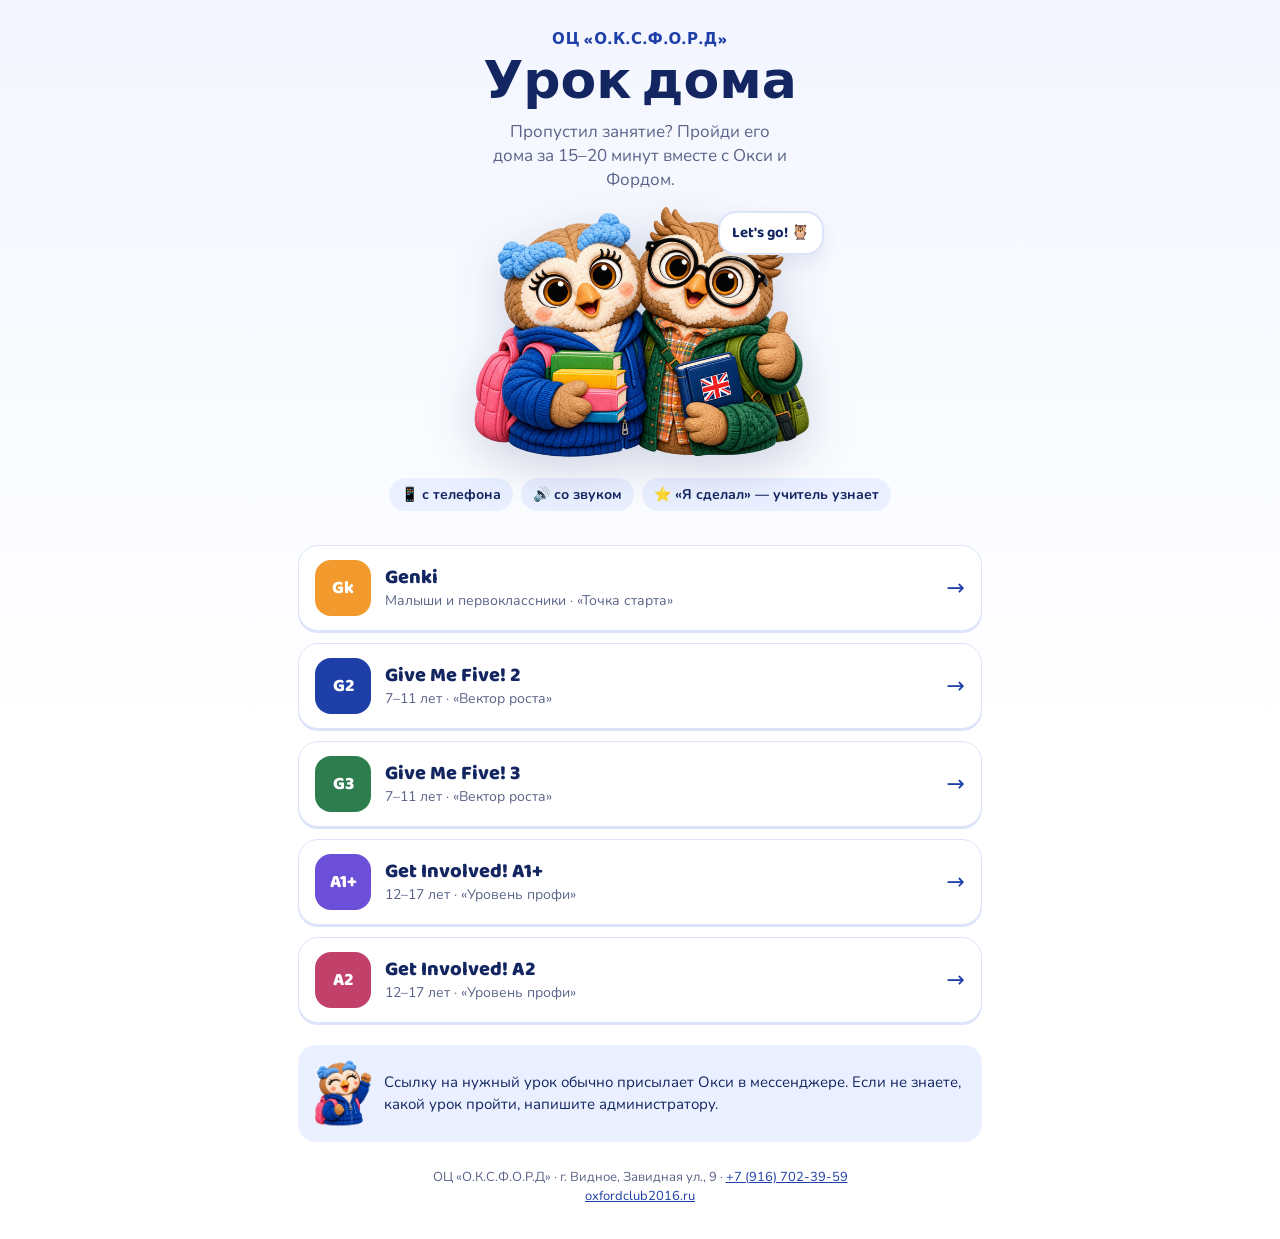
==== index.html @ 2ad648a5 "Урок дома: обновление 23.11.2026 Co-Authored-By: Claude Opus 5.5 <noreply@anthropic.com> Claude-Sess" ====
<!doctype html>
<html lang="ru">
<head>
<meta charset="utf-8">
<meta name="viewport" content="width=device-width, initial-scale=1, viewport-fit=cover">
<title>Урок дома · ОЦ «О.К.С.Ф.О.Р.Д»</title>
<meta name="description" content="Пропустил занятие? Пройди урок дома за 15–20 минут вместе с Окси и Фордом.">
<meta name="theme-color" content="#1F3FA8">
<link rel="icon" href="assets/oksi.png">
<link rel="apple-touch-icon" href="assets/oksi.png">
<link rel="preconnect" href="https://fonts.googleapis.com"><link rel="preconnect" href="https://fonts.gstatic.com" crossorigin>
<link href="https://fonts.googleapis.com/css2?family=Baloo+2:wght@600;700;800&family=Nunito:wght@500;700&display=swap" rel="stylesheet">
<style>
:root{--blue:#1F3FA8;--deep:#132661;--sky:#EAF0FF;--sun:#F5C842;--ink:#15193A;--mu:#5B6488;--card:#fff;--line:#DCE4FA;
--h:"Baloo 2",system-ui,sans-serif;--b:"Nunito",-apple-system,system-ui,sans-serif}
*{box-sizing:border-box;margin:0}
body{font-family:var(--b);color:var(--ink);background:linear-gradient(180deg,#F3F6FF 0%,#FFFFFF 60%);min-height:100svh;-webkit-font-smoothing:antialiased}
.wrap{max-width:720px;margin:0 auto;padding:0 18px calc(32px + env(safe-area-inset-bottom))}
header{position:relative;padding:28px 0 8px;text-align:center;overflow:hidden}
.brand{font-family:var(--h);font-weight:800;letter-spacing:.06em;color:var(--blue);font-size:15px}
h1{font-family:var(--h);font-weight:800;font-size:clamp(34px,8vw,52px);line-height:1;color:var(--deep);margin-top:6px}
.lead{color:var(--mu);font-size:17px;margin:10px auto 0;max-width:30ch;line-height:1.4}
.duo{position:relative;width:min(78vw,340px);margin:14px auto -6px;aspect-ratio:1448/1086}
.duo img{width:100%;height:100%;object-fit:contain;filter:drop-shadow(0 14px 24px rgba(19,38,97,.18));animation:float 5s ease-in-out infinite}
@keyframes float{0%,100%{transform:translateY(0)}50%{transform:translateY(-6px)}}
.bubble{position:absolute;top:2%;right:-4%;background:#fff;border:2px solid var(--line);border-radius:18px;padding:8px 12px;font-family:var(--h);font-weight:700;color:var(--deep);font-size:15px;box-shadow:0 8px 18px rgba(19,38,97,.08);opacity:0;animation:pop .5s .5s cubic-bezier(.2,1.4,.4,1) forwards}
@keyframes pop{from{opacity:0;transform:scale(.6)}to{opacity:1;transform:scale(1)}}
.how{display:flex;gap:8px;justify-content:center;flex-wrap:wrap;margin:18px 0 4px}
.how span{background:var(--sky);color:var(--deep);border-radius:999px;padding:7px 12px;font-size:14px;font-weight:700}
.list{display:grid;gap:12px;margin-top:22px}
a.course{display:grid;grid-template-columns:56px 1fr auto;align-items:center;gap:14px;text-decoration:none;color:inherit;background:var(--card);border:1.5px solid var(--line);border-radius:20px;padding:14px 16px;box-shadow:0 2px 0 var(--line);transition:transform .15s ease,box-shadow .15s ease,border-color .15s}
a.course:active{transform:scale(.98)}
@media (hover:hover){a.course:hover{transform:translateY(-2px);border-color:var(--blue);box-shadow:0 10px 22px rgba(31,63,168,.12)}}
.ic{width:56px;height:56px;border-radius:16px;display:grid;place-items:center;font-family:var(--h);font-weight:800;font-size:18px;color:#fff;background:var(--c,var(--blue))}
.t{font-family:var(--h);font-weight:800;font-size:20px;line-height:1.1;color:var(--deep)}
.s{color:var(--mu);font-size:14px;margin-top:3px}
.go{font-size:22px;color:var(--blue)}
.note{margin-top:22px;background:var(--sky);border-radius:18px;padding:14px 16px;color:var(--deep);font-size:15px;line-height:1.45;display:flex;gap:12px;align-items:center}
.note img{width:58px;flex:none}
footer{margin-top:26px;text-align:center;color:var(--mu);font-size:13px;line-height:1.5}
footer a{color:var(--blue)}
@media (prefers-reduced-motion:reduce){.duo img,.bubble{animation:none;opacity:1}}
</style>
</head>
<body>
<div class="wrap">
<header>
  <div class="brand">ОЦ «О.К.С.Ф.О.Р.Д»</div>
  <h1>Урок дома</h1>
  <p class="lead">Пропустил занятие? Пройди его дома за 15–20 минут вместе с Окси и Фордом.</p>
  <div class="duo"><img src="assets/oksi_ford.png" alt="Совы Окси и Форд" width="340" height="255"><div class="bubble">Let's go! 🦉</div></div>
  <div class="how"><span>📱 с телефона</span><span>🔊 со звуком</span><span>⭐ «Я сделал» — учитель узнает</span></div>
</header>

<nav class="list" aria-label="Курсы">
  <a class="course" href="genki/home/" style="--c:#F29A2E"><div class="ic">Gk</div><div><div class="t">Genki</div><div class="s">Малыши и первоклассники · «Точка старта»</div></div><div class="go">→</div></a>
  <a class="course" href="gmf2/home/" style="--c:#1F3FA8"><div class="ic">G2</div><div><div class="t">Give Me Five! 2</div><div class="s">7–11 лет · «Вектор роста»</div></div><div class="go">→</div></a>
  <a class="course" href="gmf3/home/" style="--c:#2E7D4F"><div class="ic">G3</div><div><div class="t">Give Me Five! 3</div><div class="s">7–11 лет · «Вектор роста»</div></div><div class="go">→</div></a>
  <a class="course" href="gia1/home/" style="--c:#6C4FD8"><div class="ic">A1+</div><div><div class="t">Get Involved! A1+</div><div class="s">12–17 лет · «Уровень профи»</div></div><div class="go">→</div></a>
  <a class="course" href="gia2/home/" style="--c:#C2416B"><div class="ic">A2</div><div><div class="t">Get Involved! A2</div><div class="s">12–17 лет · «Уровень профи»</div></div><div class="go">→</div></a>
</nav>

<div class="note"><img src="assets/oksi_cheer.png" alt=""><div>Ссылку на нужный урок обычно присылает Окси в мессенджере. Если не знаете, какой урок пройти, напишите администратору.</div></div>

<footer>ОЦ «О.К.С.Ф.О.Р.Д» · г. Видное, Завидная ул., 9 · <a href="tel:+79167023959">+7 (916) 702-39-59</a><br><a href="https://oxfordclub2016.ru">oxfordclub2016.ru</a></footer>
</div>
</body>
</html>
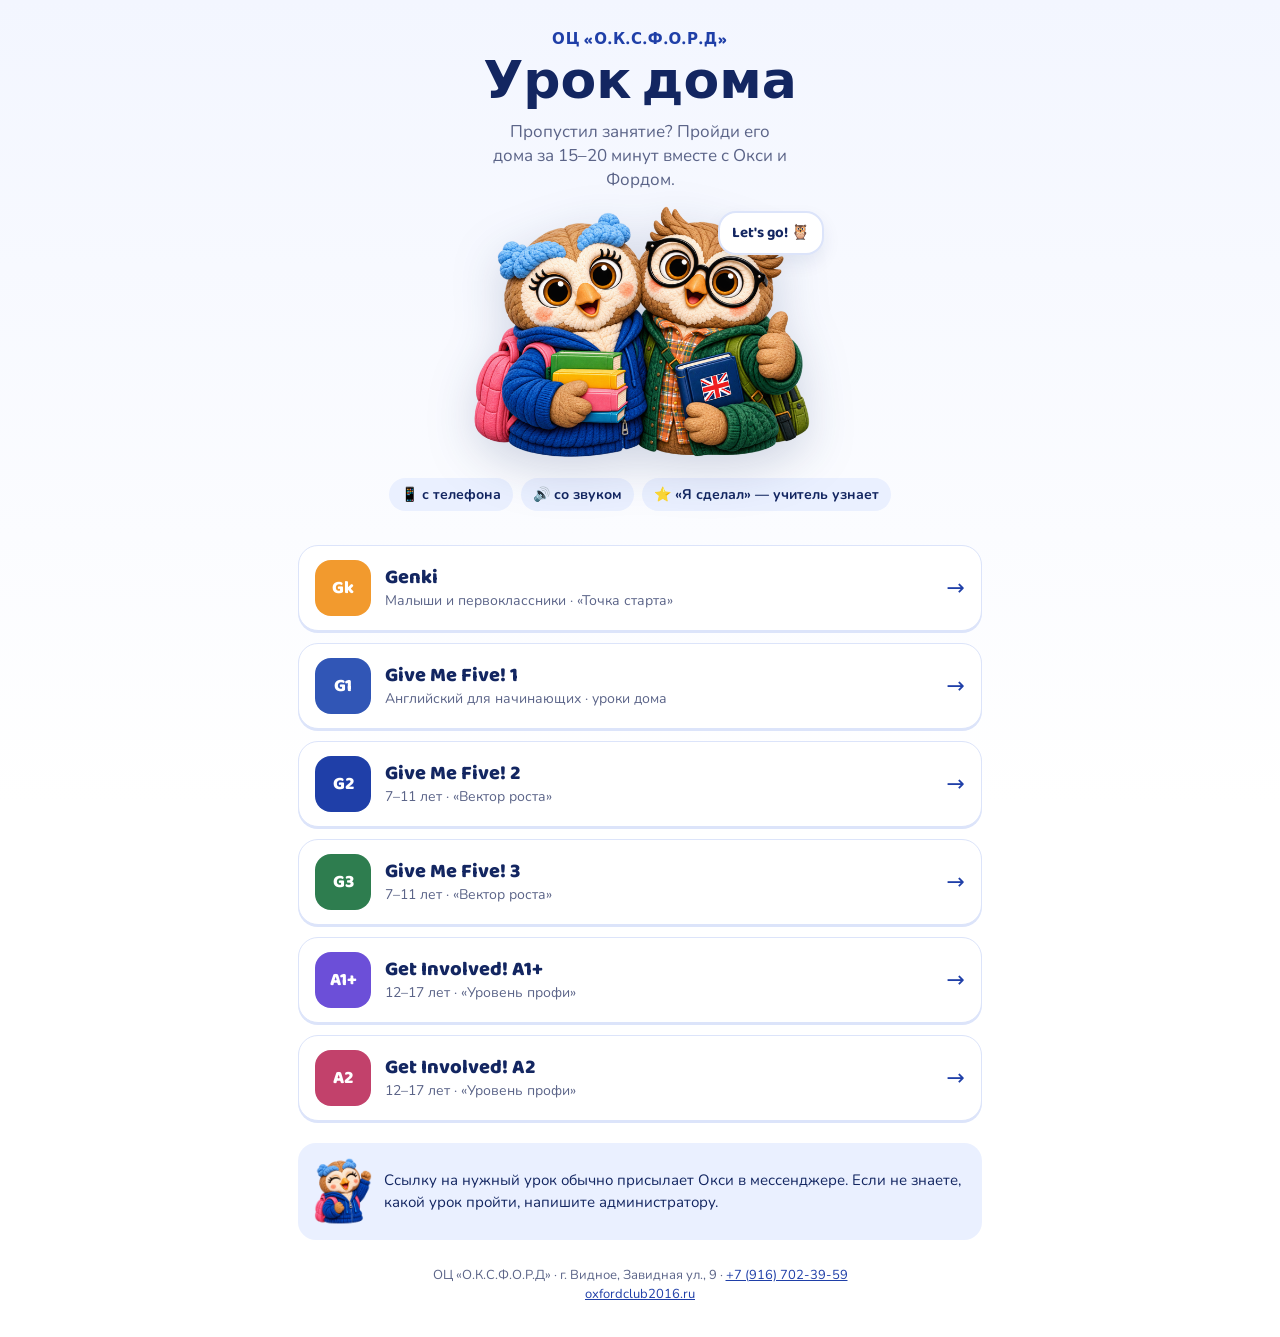
==== commit e3e46759: "Link Give Me Five! 1 from home page" ====
--- a/index.html
+++ b/index.html
@@ -54,6 +54,7 @@
 
 <nav class="list" aria-label="Курсы">
   <a class="course" href="genki/home/" style="--c:#F29A2E"><div class="ic">Gk</div><div><div class="t">Genki</div><div class="s">Малыши и первоклассники · «Точка старта»</div></div><div class="go">→</div></a>
+  <a class="course" href="gmf1/home/" style="--c:#3156B6"><div class="ic">G1</div><div><div class="t">Give Me Five! 1</div><div class="s">Английский для начинающих · уроки дома</div></div><div class="go">→</div></a>
   <a class="course" href="gmf2/home/" style="--c:#1F3FA8"><div class="ic">G2</div><div><div class="t">Give Me Five! 2</div><div class="s">7–11 лет · «Вектор роста»</div></div><div class="go">→</div></a>
   <a class="course" href="gmf3/home/" style="--c:#2E7D4F"><div class="ic">G3</div><div><div class="t">Give Me Five! 3</div><div class="s">7–11 лет · «Вектор роста»</div></div><div class="go">→</div></a>
   <a class="course" href="gia1/home/" style="--c:#6C4FD8"><div class="ic">A1+</div><div><div class="t">Get Involved! A1+</div><div class="s">12–17 лет · «Уровень профи»</div></div><div class="go">→</div></a>
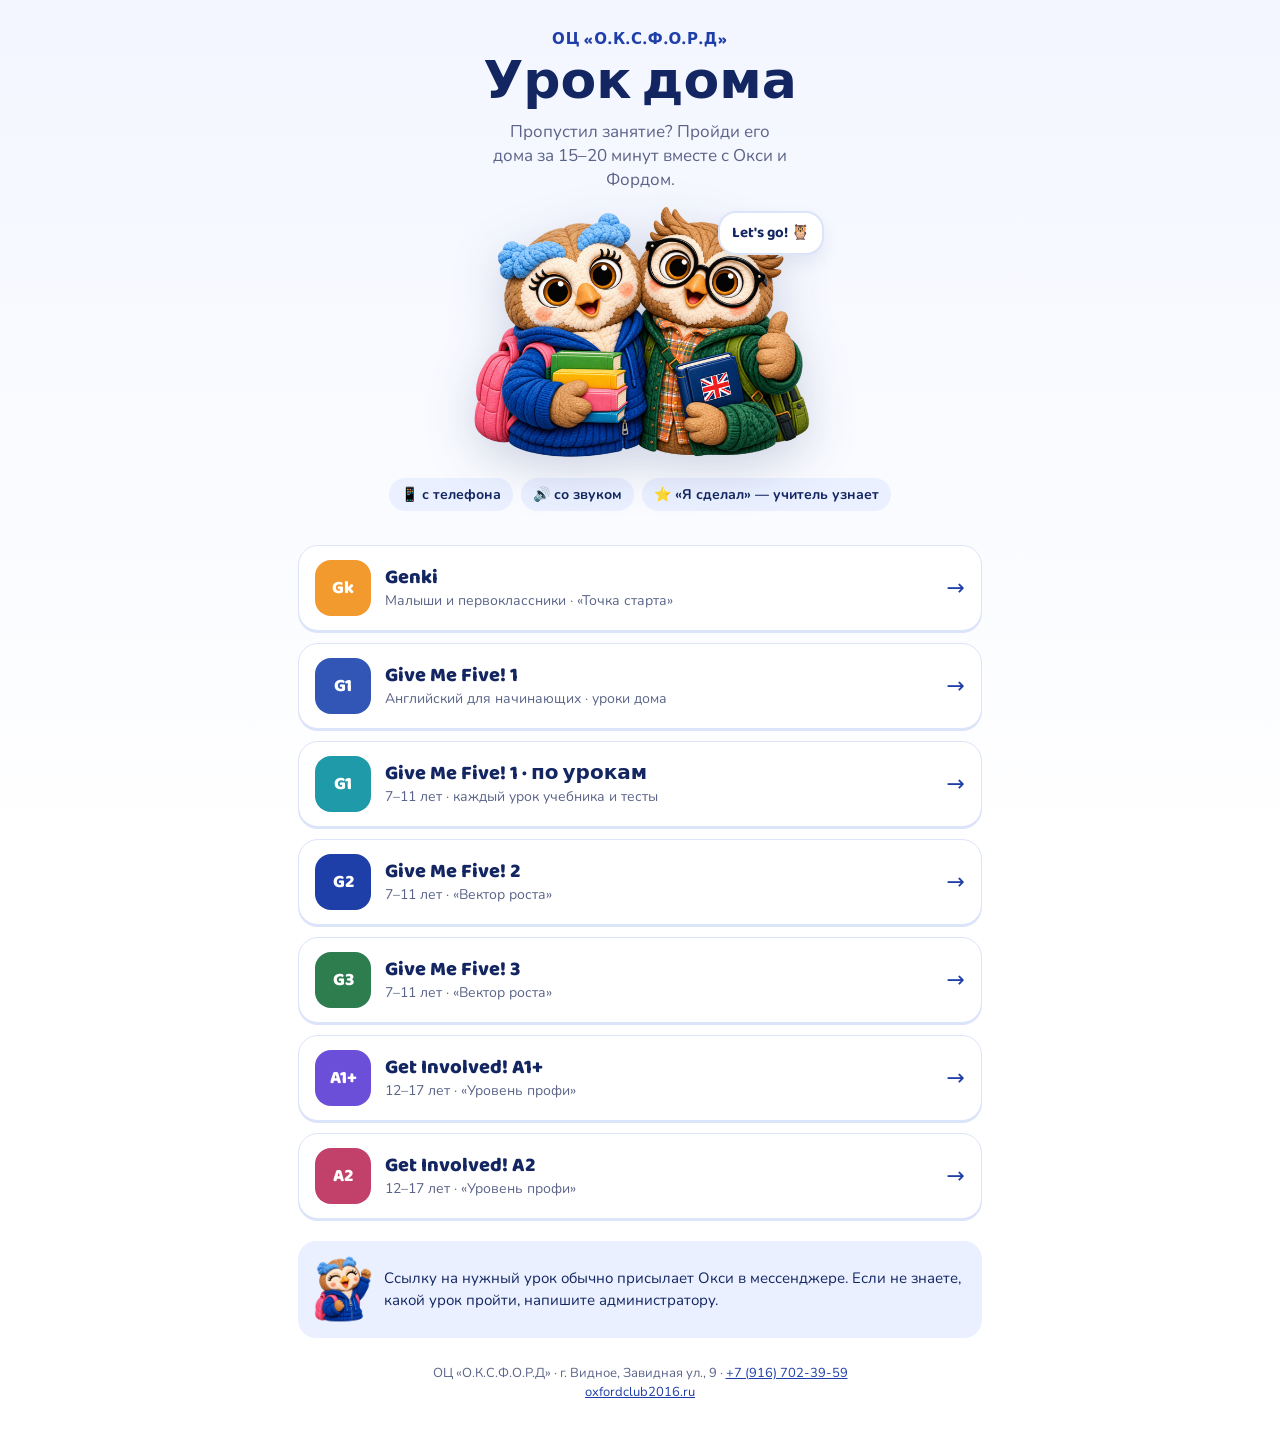
==== commit 15d0a7bb: "Урок дома: обновление 26.11.2026 Co-Authored-By: Claude Opus 5.5 <noreply@anthropic.com> Claude-Sess" ====
--- a/index.html
+++ b/index.html
@@ -55,6 +55,7 @@
 <nav class="list" aria-label="Курсы">
   <a class="course" href="genki/home/" style="--c:#F29A2E"><div class="ic">Gk</div><div><div class="t">Genki</div><div class="s">Малыши и первоклассники · «Точка старта»</div></div><div class="go">→</div></a>
   <a class="course" href="gmf1/home/" style="--c:#3156B6"><div class="ic">G1</div><div><div class="t">Give Me Five! 1</div><div class="s">Английский для начинающих · уроки дома</div></div><div class="go">→</div></a>
+  <a class="course" href="gmf1/uroki/" style="--c:#1E9AA8"><div class="ic">G1</div><div><div class="t">Give Me Five! 1 · по урокам</div><div class="s">7–11 лет · каждый урок учебника и тесты</div></div><div class="go">→</div></a>
   <a class="course" href="gmf2/home/" style="--c:#1F3FA8"><div class="ic">G2</div><div><div class="t">Give Me Five! 2</div><div class="s">7–11 лет · «Вектор роста»</div></div><div class="go">→</div></a>
   <a class="course" href="gmf3/home/" style="--c:#2E7D4F"><div class="ic">G3</div><div><div class="t">Give Me Five! 3</div><div class="s">7–11 лет · «Вектор роста»</div></div><div class="go">→</div></a>
   <a class="course" href="gia1/home/" style="--c:#6C4FD8"><div class="ic">A1+</div><div><div class="t">Get Involved! A1+</div><div class="s">12–17 лет · «Уровень профи»</div></div><div class="go">→</div></a>
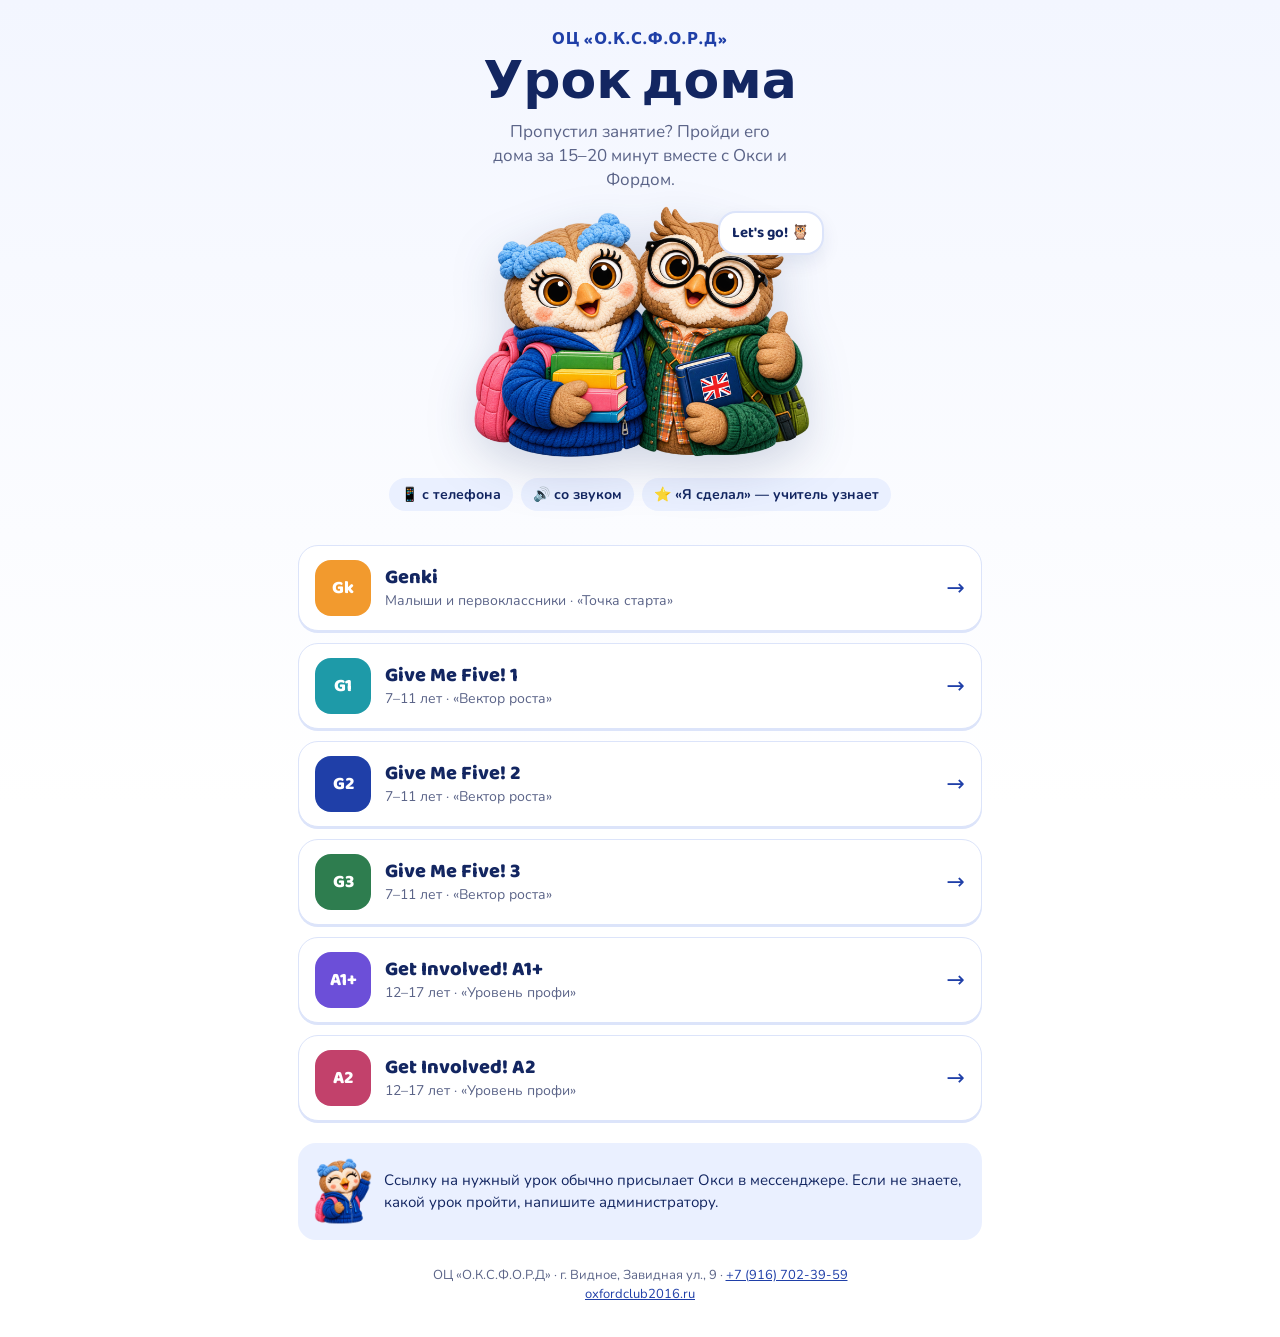
==== commit b3c913fb: "Урок дома: обновление 26.11.2026 Co-Authored-By: Claude Opus 5.5 <noreply@anthropic.com> Claude-Sess" ====
--- a/index.html
+++ b/index.html
@@ -54,8 +54,7 @@
 
 <nav class="list" aria-label="Курсы">
   <a class="course" href="genki/home/" style="--c:#F29A2E"><div class="ic">Gk</div><div><div class="t">Genki</div><div class="s">Малыши и первоклассники · «Точка старта»</div></div><div class="go">→</div></a>
-  <a class="course" href="gmf1/home/" style="--c:#3156B6"><div class="ic">G1</div><div><div class="t">Give Me Five! 1</div><div class="s">Английский для начинающих · уроки дома</div></div><div class="go">→</div></a>
-  <a class="course" href="gmf1/uroki/" style="--c:#1E9AA8"><div class="ic">G1</div><div><div class="t">Give Me Five! 1 · по урокам</div><div class="s">7–11 лет · каждый урок учебника и тесты</div></div><div class="go">→</div></a>
+  <a class="course" href="gmf1/home/" style="--c:#1E9AA8"><div class="ic">G1</div><div><div class="t">Give Me Five! 1</div><div class="s">7–11 лет · «Вектор роста»</div></div><div class="go">→</div></a>
   <a class="course" href="gmf2/home/" style="--c:#1F3FA8"><div class="ic">G2</div><div><div class="t">Give Me Five! 2</div><div class="s">7–11 лет · «Вектор роста»</div></div><div class="go">→</div></a>
   <a class="course" href="gmf3/home/" style="--c:#2E7D4F"><div class="ic">G3</div><div><div class="t">Give Me Five! 3</div><div class="s">7–11 лет · «Вектор роста»</div></div><div class="go">→</div></a>
   <a class="course" href="gia1/home/" style="--c:#6C4FD8"><div class="ic">A1+</div><div><div class="t">Get Involved! A1+</div><div class="s">12–17 лет · «Уровень профи»</div></div><div class="go">→</div></a>
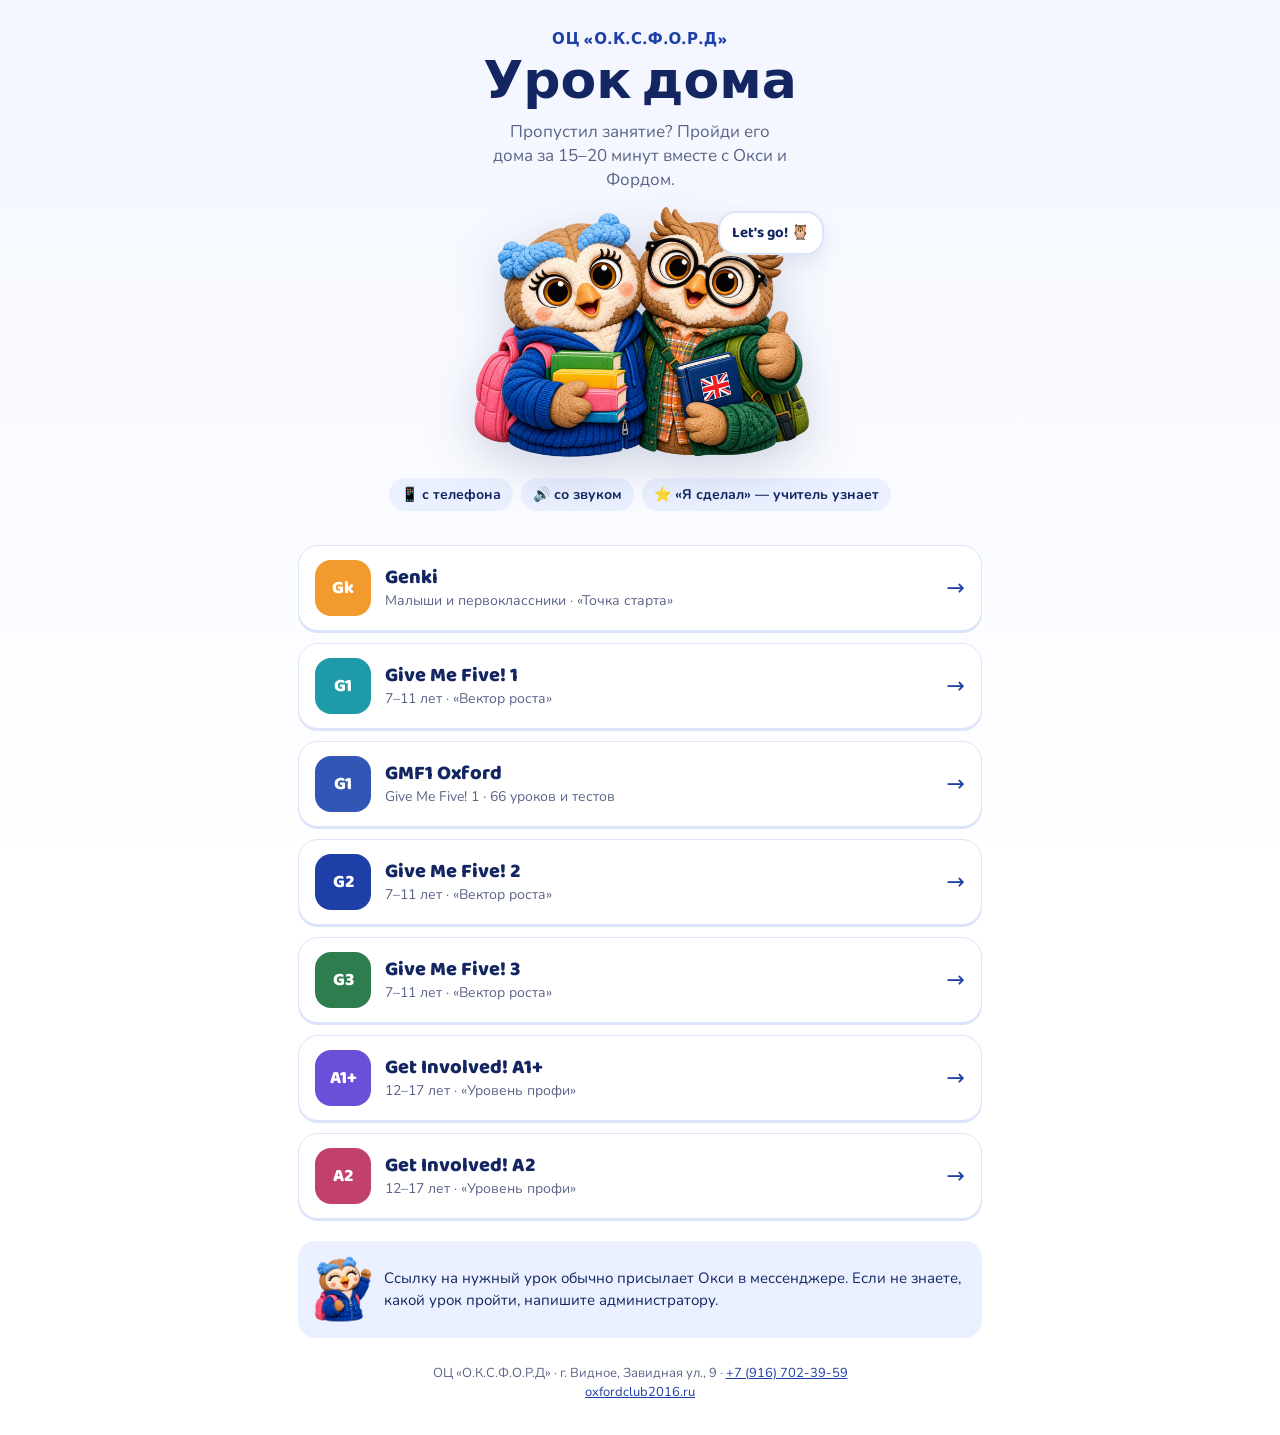
==== commit 7fddb1ac: "Link GMF1 Oxford as a separate course" ====
--- a/index.html
+++ b/index.html
@@ -55,6 +55,7 @@
 <nav class="list" aria-label="Курсы">
   <a class="course" href="genki/home/" style="--c:#F29A2E"><div class="ic">Gk</div><div><div class="t">Genki</div><div class="s">Малыши и первоклассники · «Точка старта»</div></div><div class="go">→</div></a>
   <a class="course" href="gmf1/home/" style="--c:#1E9AA8"><div class="ic">G1</div><div><div class="t">Give Me Five! 1</div><div class="s">7–11 лет · «Вектор роста»</div></div><div class="go">→</div></a>
+  <a class="course" href="gmf1/oxford/" style="--c:#3156B6"><div class="ic">G1</div><div><div class="t">GMF1 Oxford</div><div class="s">Give Me Five! 1 · 66 уроков и тестов</div></div><div class="go">→</div></a>
   <a class="course" href="gmf2/home/" style="--c:#1F3FA8"><div class="ic">G2</div><div><div class="t">Give Me Five! 2</div><div class="s">7–11 лет · «Вектор роста»</div></div><div class="go">→</div></a>
   <a class="course" href="gmf3/home/" style="--c:#2E7D4F"><div class="ic">G3</div><div><div class="t">Give Me Five! 3</div><div class="s">7–11 лет · «Вектор роста»</div></div><div class="go">→</div></a>
   <a class="course" href="gia1/home/" style="--c:#6C4FD8"><div class="ic">A1+</div><div><div class="t">Get Involved! A1+</div><div class="s">12–17 лет · «Уровень профи»</div></div><div class="go">→</div></a>
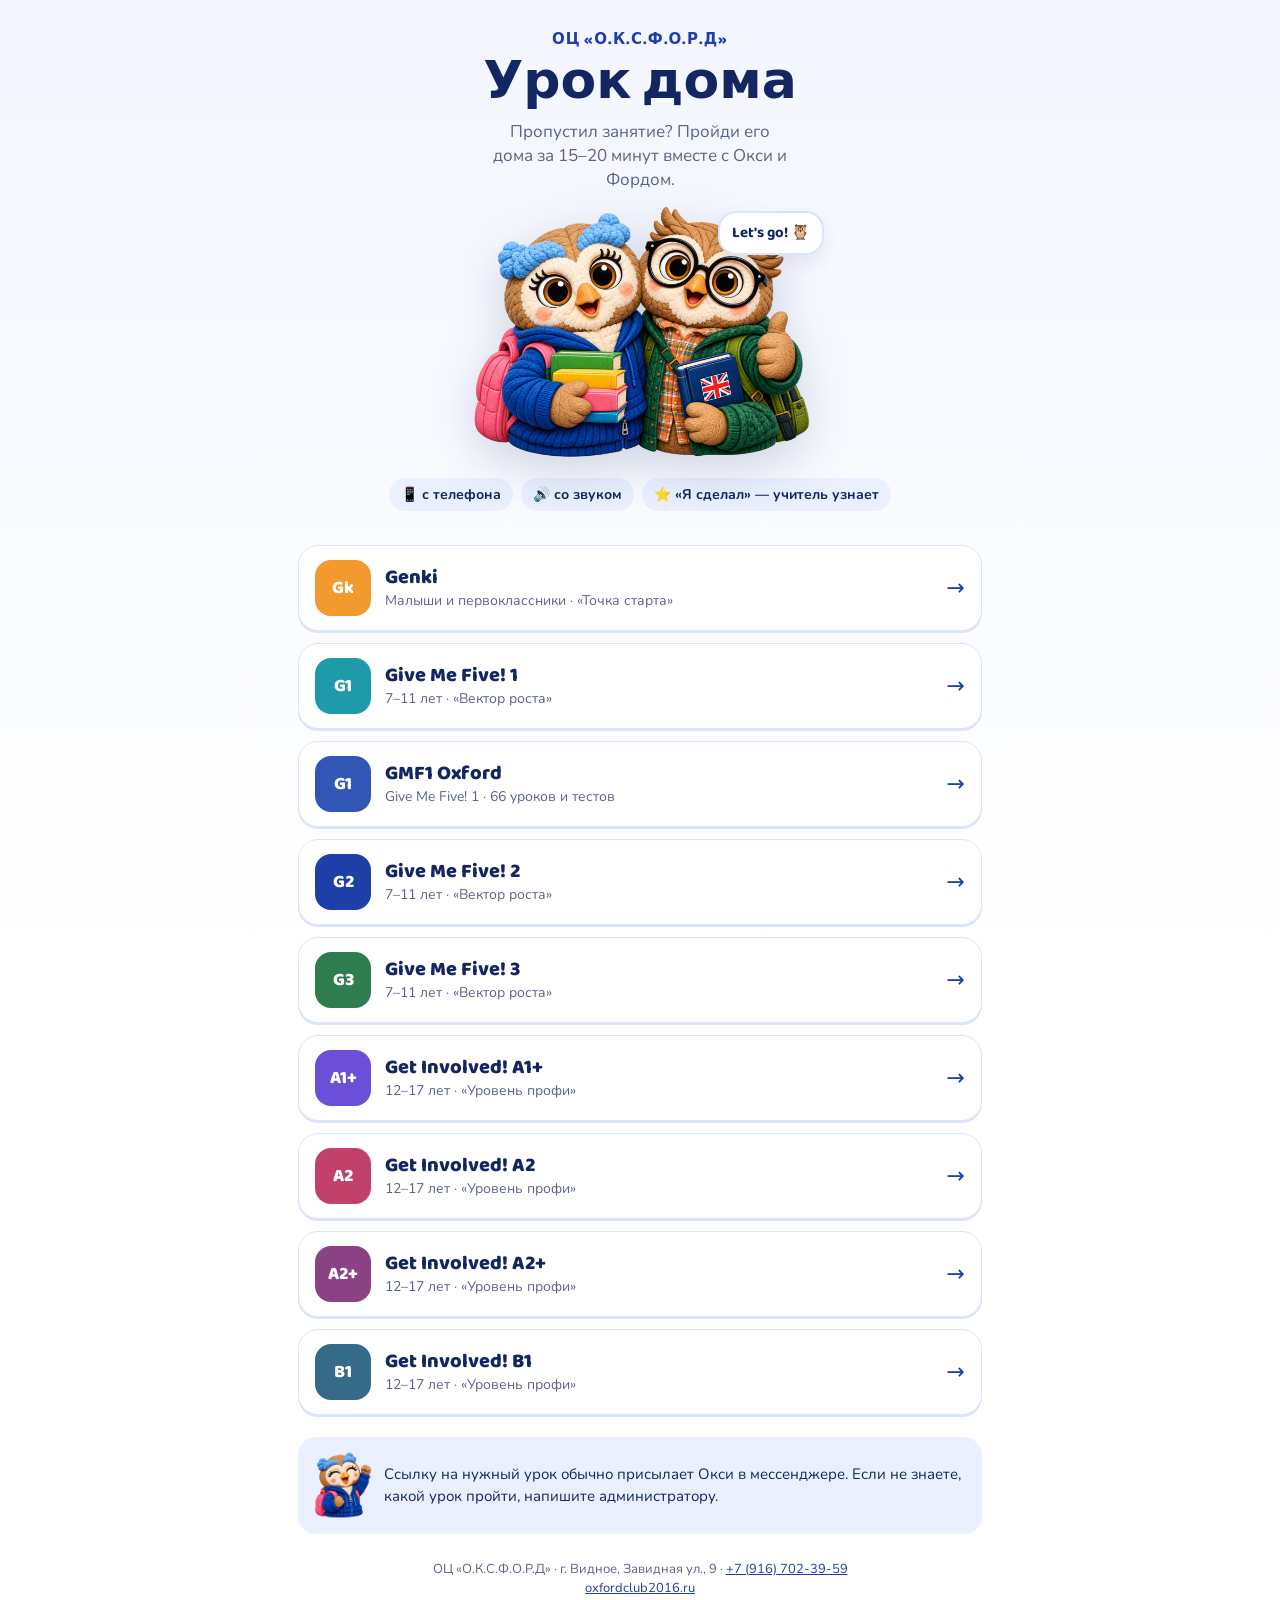
==== commit d01ffd7b: "Add complete Get Involved A2+ and B1 home practice courses" ====
--- a/index.html
+++ b/index.html
@@ -60,6 +60,8 @@
   <a class="course" href="gmf3/home/" style="--c:#2E7D4F"><div class="ic">G3</div><div><div class="t">Give Me Five! 3</div><div class="s">7–11 лет · «Вектор роста»</div></div><div class="go">→</div></a>
   <a class="course" href="gia1/home/" style="--c:#6C4FD8"><div class="ic">A1+</div><div><div class="t">Get Involved! A1+</div><div class="s">12–17 лет · «Уровень профи»</div></div><div class="go">→</div></a>
   <a class="course" href="gia2/home/" style="--c:#C2416B"><div class="ic">A2</div><div><div class="t">Get Involved! A2</div><div class="s">12–17 лет · «Уровень профи»</div></div><div class="go">→</div></a>
+  <a class="course" href="gia2plus/home/" style="--c:#8A4285"><div class="ic">A2+</div><div><div class="t">Get Involved! A2+</div><div class="s">12–17 лет · «Уровень профи»</div></div><div class="go">→</div></a>
+  <a class="course" href="giab1/home/" style="--c:#356A88"><div class="ic">B1</div><div><div class="t">Get Involved! B1</div><div class="s">12–17 лет · «Уровень профи»</div></div><div class="go">→</div></a>
 </nav>
 
 <div class="note"><img src="assets/oksi_cheer.png" alt=""><div>Ссылку на нужный урок обычно присылает Окси в мессенджере. Если не знаете, какой урок пройти, напишите администратору.</div></div>
